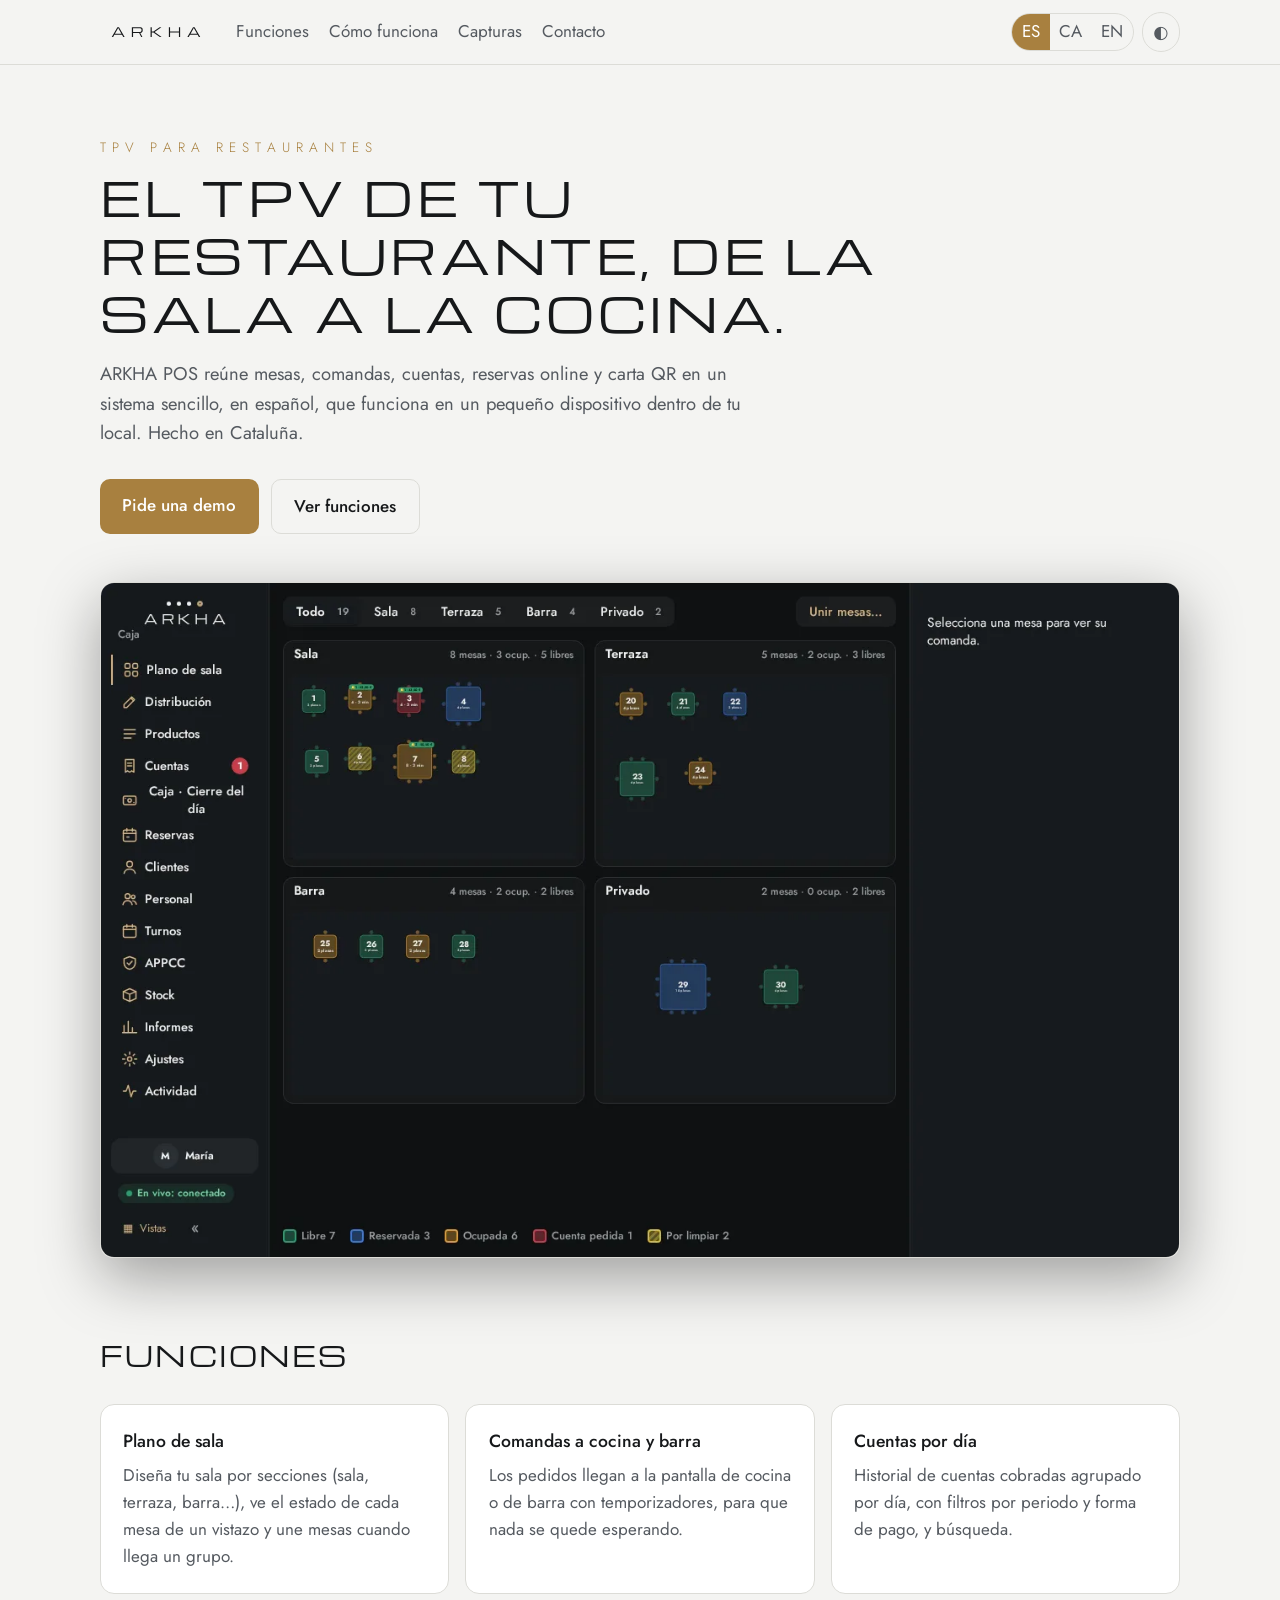
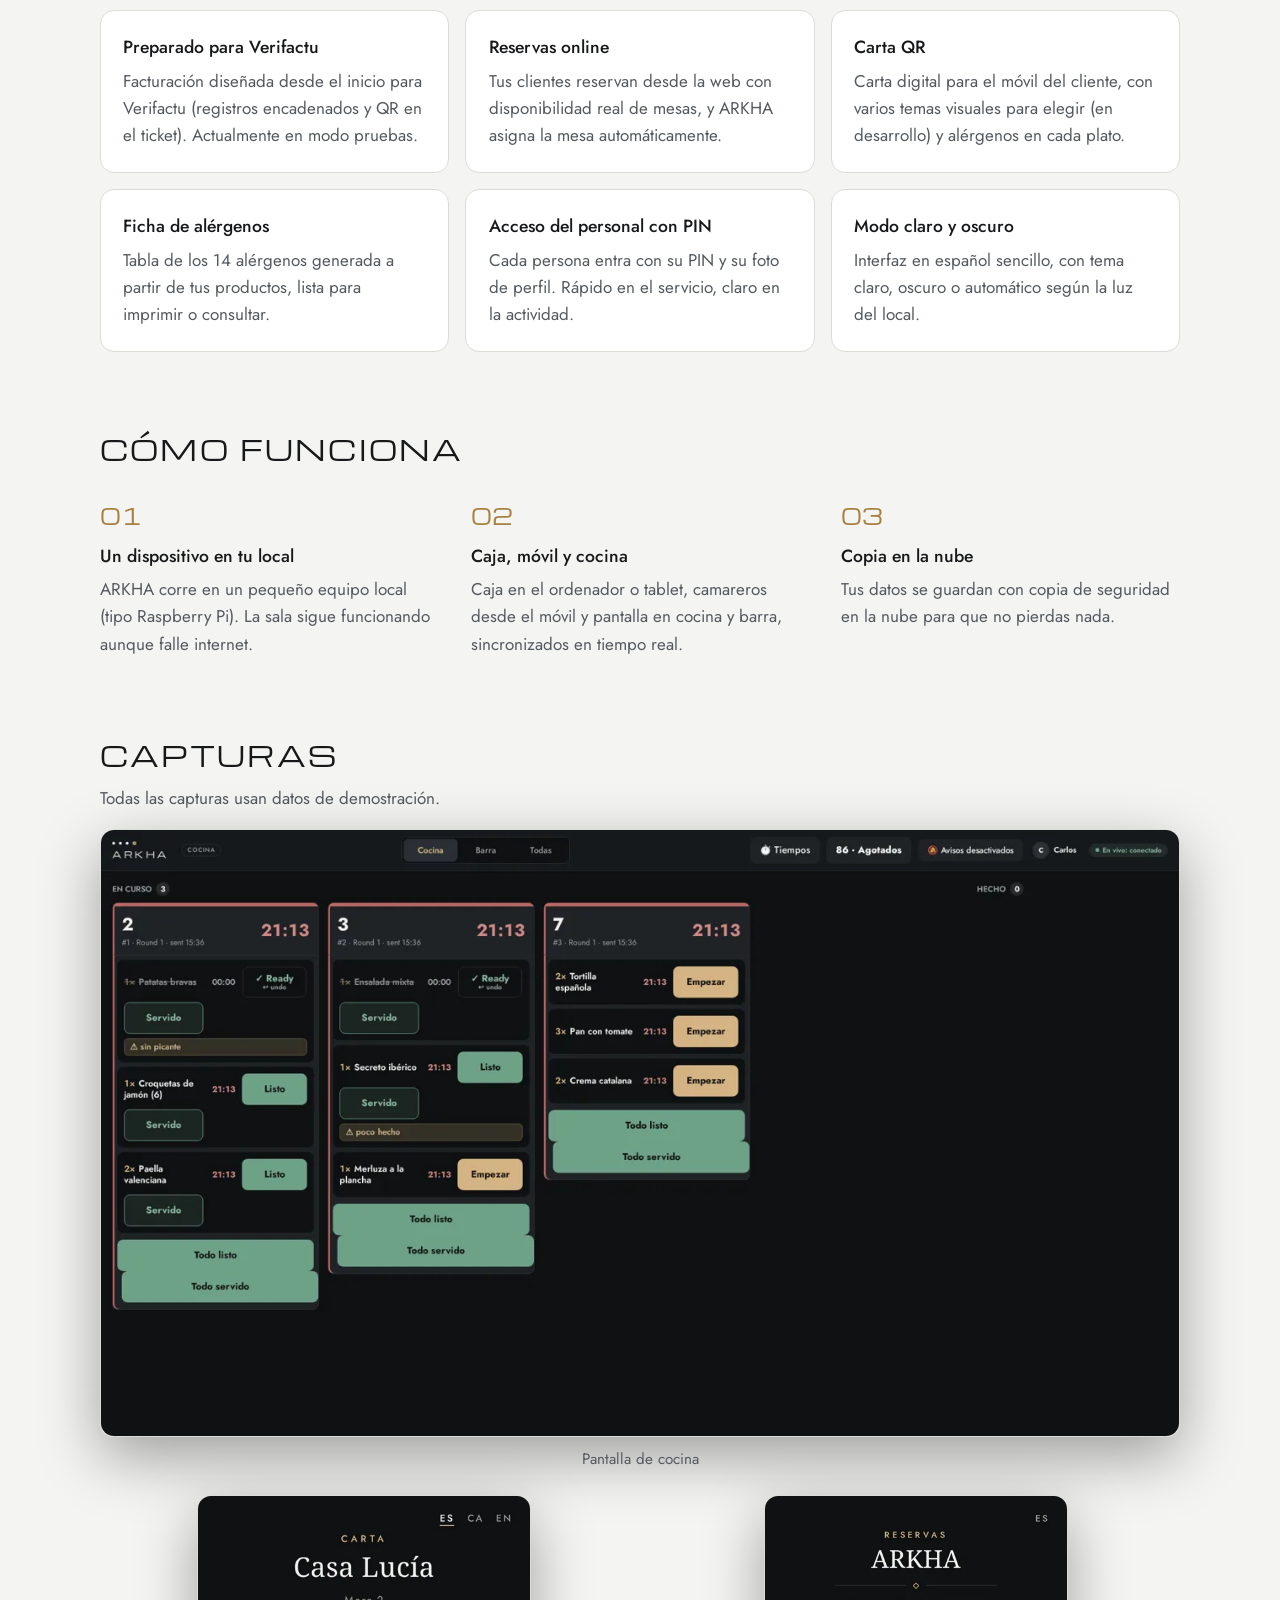
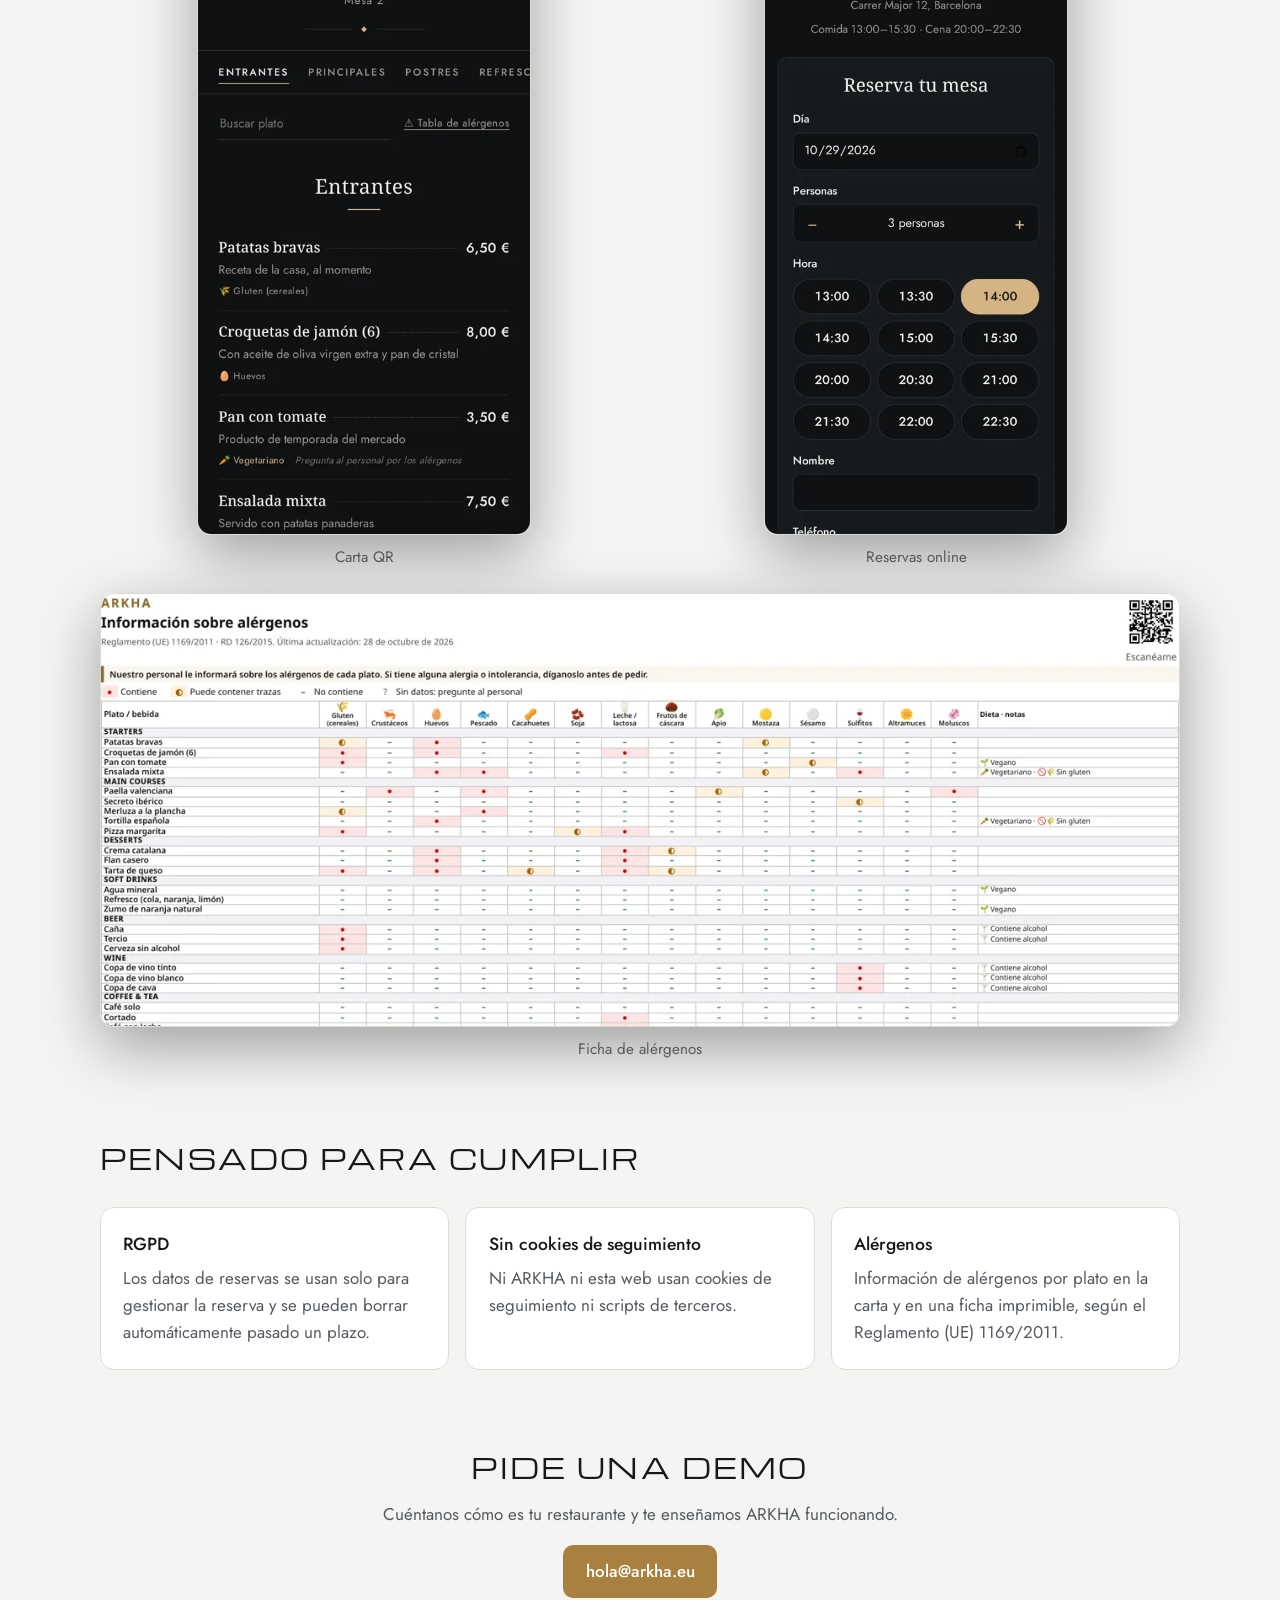
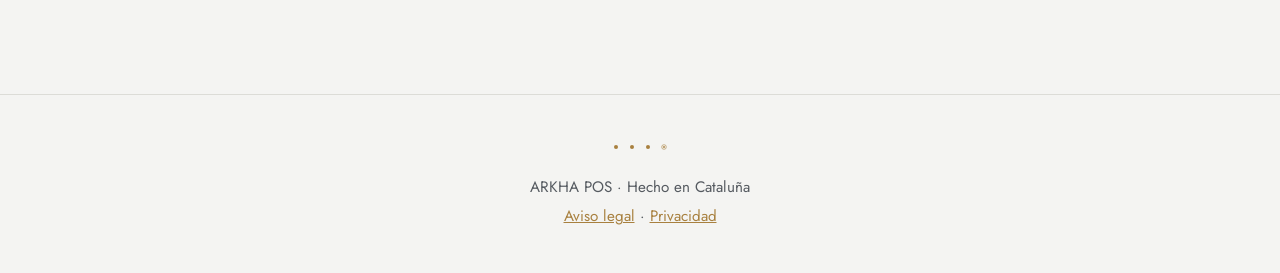
==== index.html @ 2f6635f4 "ARKHA POS promo site (ES/CA/EN, static, no tracking)" ====
<!doctype html>
<html lang="es">
<head>
<meta charset="utf-8">
<meta name="viewport" content="width=device-width,initial-scale=1">
<title>ARKHA POS · TPV para restaurantes</title>
<meta name="description" content="ARKHA POS: TPV para restaurantes hecho en Cataluña. Plano de sala, comandas a cocina y barra, reservas online, carta QR y facturación preparada para Verifactu.">
<meta name="color-scheme" content="dark light">
<meta name="theme-color" content="#0F1113">
<link rel="canonical" href="https://arkha.eu/">
<meta property="og:type" content="website"><meta property="og:url" content="https://arkha.eu/">
<meta property="og:title" content="ARKHA POS · TPV para restaurantes"><meta property="og:description" content="TPV para restaurantes hecho en Cataluña. Sala, cocina, reservas y carta QR en un solo sistema.">
<meta property="og:image" content="https://arkha.eu/assets/img/og.png"><meta name="twitter:card" content="summary_large_image">
<link rel="icon" href="favicon.ico" sizes="any"><link rel="icon" href="favicon.svg" type="image/svg+xml">
<link rel="apple-touch-icon" href="apple-touch-icon.png"><link rel="manifest" href="site.webmanifest">
<link rel="preload" href="assets/fonts/Jost-VariableFont_wght.woff" as="font" type="font/woff" crossorigin>
<link rel="stylesheet" href="assets/style.css">
</head>
<body>
<a class="skip" href="#main" data-i="skip">Saltar al contenido</a>
<header class="top">
 <div class="wrap nav">
  <a href="#" class="brand" aria-label="ARKHA POS"><span class="wm" role="img" aria-label="ARKHA"></span></a>
  <nav aria-label="Principal"><ul>
   <li><a href="#funciones" data-i="n1">Funciones</a></li>
   <li><a href="#como" data-i="n2">Cómo funciona</a></li>
   <li><a href="#capturas" data-i="n3">Capturas</a></li>
   <li><a href="#contacto" data-i="n4">Contacto</a></li></ul></nav>
  <div class="tools">
   <div class="lang" role="group" aria-label="Idioma / Language">
    <button data-lang="es" aria-pressed="true">ES</button><button data-lang="ca" aria-pressed="false">CA</button><button data-lang="en" aria-pressed="false">EN</button>
   </div>
   <button id="theme" class="icon" aria-label="Cambiar tema claro/oscuro" data-ia="theme">◐</button>
  </div>
 </div>
</header>
<main id="main">
<section class="hero wrap">
 <p class="eyebrow" data-i="eyebrow">TPV para restaurantes</p>
 <h1 data-i="h1">El TPV de tu restaurante, de la sala a la cocina.</h1>
 <p class="lead" data-i="lead">ARKHA POS reúne mesas, comandas, cuentas, reservas online y carta QR en un sistema sencillo, en español, que funciona en un pequeño dispositivo dentro de tu local. Hecho en Cataluña.</p>
 <p class="ctas"><a class="btn" href="#contacto" data-i="cta">Pide una demo</a> <a class="btn ghost" href="#funciones" data-i="cta2">Ver funciones</a></p>
 <figure class="hero-shot"><img src="assets/img/floor.webp" width="1280" height="800" alt="Plano de sala de ARKHA POS con secciones Sala, Terraza, Barra y Privado (datos de demostración)" data-ia="altFloor" fetchpriority="high"></figure>
</section>

<section id="funciones" class="wrap sec">
 <h2 data-i="fH">Funciones</h2>
 <ul class="grid">
  <li><h3 data-i="f1t">Plano de sala</h3><p data-i="f1">Diseña tu sala por secciones (sala, terraza, barra…), ve el estado de cada mesa de un vistazo y une mesas cuando llega un grupo.</p></li>
  <li><h3 data-i="f2t">Comandas a cocina y barra</h3><p data-i="f2">Los pedidos llegan a la pantalla de cocina o de barra con temporizadores, para que nada se quede esperando.</p></li>
  <li><h3 data-i="f3t">Cuentas por día</h3><p data-i="f3">Historial de cuentas cobradas agrupado por día, con filtros por periodo y forma de pago, y búsqueda.</p></li>
  <li><h3 data-i="f4t">Preparado para Verifactu</h3><p data-i="f4">Facturación diseñada desde el inicio para Verifactu (registros encadenados y QR en el ticket). Actualmente en modo pruebas.</p></li>
  <li><h3 data-i="f5t">Reservas online</h3><p data-i="f5">Tus clientes reservan desde la web con disponibilidad real de mesas, y ARKHA asigna la mesa automáticamente.</p></li>
  <li><h3 data-i="f6t">Carta QR</h3><p data-i="f6">Carta digital para el móvil del cliente, con varios temas visuales para elegir (en desarrollo) y alérgenos en cada plato.</p></li>
  <li><h3 data-i="f7t">Ficha de alérgenos</h3><p data-i="f7">Tabla de los 14 alérgenos generada a partir de tus productos, lista para imprimir o consultar.</p></li>
  <li><h3 data-i="f8t">Acceso del personal con PIN</h3><p data-i="f8">Cada persona entra con su PIN y su foto de perfil. Rápido en el servicio, claro en la actividad.</p></li>
  <li><h3 data-i="f9t">Modo claro y oscuro</h3><p data-i="f9">Interfaz en español sencillo, con tema claro, oscuro o automático según la luz del local.</p></li>
 </ul>
</section>

<section id="como" class="wrap sec">
 <h2 data-i="hH">Cómo funciona</h2>
 <ol class="steps">
  <li><span>01</span><h3 data-i="s1t">Un dispositivo en tu local</h3><p data-i="s1">ARKHA corre en un pequeño equipo local (tipo Raspberry Pi). La sala sigue funcionando aunque falle internet.</p></li>
  <li><span>02</span><h3 data-i="s2t">Caja, móvil y cocina</h3><p data-i="s2">Caja en el ordenador o tablet, camareros desde el móvil y pantalla en cocina y barra, sincronizados en tiempo real.</p></li>
  <li><span>03</span><h3 data-i="s3t">Copia en la nube</h3><p data-i="s3">Tus datos se guardan con copia de seguridad en la nube para que no pierdas nada.</p></li>
 </ol>
</section>

<section id="capturas" class="wrap sec">
 <h2 data-i="cH">Capturas</h2>
 <p class="note" data-i="cN">Todas las capturas usan datos de demostración.</p>
 <div class="shots">
  <figure class="wide"><img src="assets/img/kitchen.webp" width="1280" height="720" loading="lazy" alt="Pantalla de cocina con comandas y temporizadores" data-ia="altKitchen"><figcaption data-i="capK">Pantalla de cocina</figcaption></figure>
  <figure><img src="assets/img/menu.webp" width="480" height="923" loading="lazy" alt="Carta QR en el móvil con alérgenos" data-ia="altMenu"><figcaption data-i="capM">Carta QR</figcaption></figure>
  <figure><img src="assets/img/booking.webp" width="480" height="1015" loading="lazy" alt="Formulario de reserva online con horas disponibles" data-ia="altBook"><figcaption data-i="capB">Reservas online</figcaption></figure>
  <figure class="wide"><img src="assets/img/allergens.webp" width="1280" height="513" loading="lazy" alt="Ficha de alérgenos imprimible" data-ia="altAll"><figcaption data-i="capA">Ficha de alérgenos</figcaption></figure>
 </div>
</section>

<section id="cumplimiento" class="wrap sec">
 <h2 data-i="rH">Pensado para cumplir</h2>
 <ul class="grid three">
  <li><h3 data-i="r1t">RGPD</h3><p data-i="r1">Los datos de reservas se usan solo para gestionar la reserva y se pueden borrar automáticamente pasado un plazo.</p></li>
  <li><h3 data-i="r2t">Sin cookies de seguimiento</h3><p data-i="r2">Ni ARKHA ni esta web usan cookies de seguimiento ni scripts de terceros.</p></li>
  <li><h3 data-i="r3t">Alérgenos</h3><p data-i="r3">Información de alérgenos por plato en la carta y en una ficha imprimible, según el Reglamento (UE) 1169/2011.</p></li>
 </ul>
</section>

<section id="contacto" class="wrap sec contact">
 <h2 data-i="kH">Pide una demo</h2>
 <p data-i="k1">Cuéntanos cómo es tu restaurante y te enseñamos ARKHA funcionando.</p>
 <!-- TODO: confirmar dirección de correo (aún no configurada) -->
 <p><a class="btn" href="mailto:hola@arkha.eu?subject=Demo%20ARKHA%20POS">hola@arkha.eu</a></p>
</section>
</main>
<footer class="foot">
 <div class="wrap">
  <span class="mark" aria-hidden="true"></span>
  <p data-i="ft">ARKHA POS · Hecho en Cataluña</p>
  <p><a href="aviso-legal.html" data-i="legal">Aviso legal</a> · <a href="privacidad.html" data-i="priv">Privacidad</a></p>
 </div>
</footer>
<script src="assets/i18n.js" defer></script>
</body>
</html>
---- assets/style.css ----
@font-face{font-family:Jost;src:url(fonts/Jost-VariableFont_wght.woff) format("woff");font-weight:300 600;font-display:swap}
@font-face{font-family:Michroma;src:url(fonts/Michroma-Regular.woff) format("woff");font-display:swap}
:root{--bg:#0F1113;--bg2:#171A1D;--line:#262a2f;--tx:#F2F1EE;--mut:#a9adb2;--ac:#D4B483;--on-ac:#0F1113;color-scheme:dark}
:root[data-theme=light]{--bg:#F4F4F2;--bg2:#fff;--line:#dcdcd7;--tx:#16181a;--mut:#555a60;--ac:#A8803F;--on-ac:#fff;color-scheme:light}
@media (prefers-color-scheme:light){:root:not([data-theme=dark]){--bg:#F4F4F2;--bg2:#fff;--line:#dcdcd7;--tx:#16181a;--mut:#555a60;--ac:#A8803F;--on-ac:#fff;color-scheme:light}}
*{box-sizing:border-box}html{scroll-behavior:smooth}@media (prefers-reduced-motion:reduce){html{scroll-behavior:auto}}
body{margin:0;background:var(--bg);color:var(--tx);font:400 1.0625rem/1.6 Jost,system-ui,sans-serif}
img{max-width:100%;height:auto;display:block}a{color:var(--ac)}
.wrap{max-width:1120px;margin:0 auto;padding:0 1.25rem}
.skip{position:absolute;left:-999px}.skip:focus{left:1rem;top:1rem;background:var(--ac);color:var(--on-ac);padding:.5rem 1rem;z-index:9}
:focus-visible{outline:2px solid var(--ac);outline-offset:3px}
.top{position:sticky;top:0;z-index:5;background:color-mix(in srgb,var(--bg) 88%,transparent);backdrop-filter:blur(8px);border-bottom:1px solid var(--line)}
.nav{display:flex;align-items:center;gap:1.5rem;height:64px}
.wm{display:block;width:112px;height:28px;background:var(--tx);-webkit-mask:url(img/arkha-wordmark-transparent.svg) center/contain no-repeat;mask:url(img/arkha-wordmark-transparent.svg) center/contain no-repeat}
.mark{display:block;width:80px;height:24px;margin:0 auto 1rem;background:var(--ac);-webkit-mask:url(img/arkha-mark-transparent.svg) center/contain no-repeat;mask:url(img/arkha-mark-transparent.svg) center/contain no-repeat}
nav ul{display:flex;gap:1.25rem;list-style:none;margin:0;padding:0}nav a{color:var(--mut);text-decoration:none}nav a:hover{color:var(--tx)}
.tools{margin-left:auto;display:flex;gap:.5rem;align-items:center}
.lang{display:flex;border:1px solid var(--line);border-radius:999px;overflow:hidden}
button{font:inherit;color:var(--mut);background:none;border:0;cursor:pointer;padding:.3rem .6rem;min-height:36px}
.lang [aria-pressed=true]{color:var(--on-ac);background:var(--ac)}
.icon{border:1px solid var(--line);border-radius:999px;width:38px;font-size:1.1rem}
h1,h2{font-family:Michroma,Jost,sans-serif;font-weight:400;text-transform:uppercase;letter-spacing:.08em;line-height:1.25}
h1{font-size:clamp(1.6rem,4.2vw,2.9rem);max-width:20ch;margin:.5rem 0 1rem}
h2{font-size:clamp(1.2rem,2.6vw,1.7rem);margin:0 0 2rem}
h3{font-weight:500;font-size:1.1rem;margin:0 0 .4rem}
.eyebrow{font-weight:300;text-transform:uppercase;letter-spacing:.45em;color:var(--ac);margin:0;font-size:.85rem}
.hero{padding-top:4.5rem}.lead{color:var(--mut);max-width:60ch;font-size:1.15rem}
.ctas{display:flex;gap:.75rem;flex-wrap:wrap;margin:2rem 0 3rem}
.btn{display:inline-block;background:var(--ac);color:var(--on-ac);text-decoration:none;padding:.8rem 1.4rem;border-radius:10px;font-weight:500}
.btn.ghost{background:none;color:var(--tx);border:1px solid var(--line)}
figure{margin:0}.hero-shot img,.shots img{border:1px solid var(--line);border-radius:14px;box-shadow:0 20px 60px rgba(0,0,0,.35)}
.sec{padding:5rem 1.25rem 0}
.grid{list-style:none;padding:0;margin:0;display:grid;gap:1rem;grid-template-columns:repeat(auto-fill,minmax(280px,1fr))}
.grid li{background:var(--bg2);border:1px solid var(--line);border-radius:14px;padding:1.4rem}
.grid p,.steps p{color:var(--mut);margin:0}
.steps{list-style:none;padding:0;margin:0;display:grid;gap:2rem;grid-template-columns:repeat(auto-fit,minmax(240px,1fr))}
.steps span{font-family:Michroma,sans-serif;color:var(--ac);font-size:1.4rem;display:block;margin-bottom:.5rem}
.note{color:var(--mut);margin-top:-1.2rem}
.shots{display:grid;gap:1.5rem;grid-template-columns:1fr 1fr}.shots .wide{grid-column:1/-1}
.shots figure:not(.wide) img{max-height:640px;width:auto;margin:0 auto;object-fit:cover;object-position:top}
figcaption{color:var(--mut);text-align:center;margin-top:.6rem;font-size:.95rem}
.contact{text-align:center}.contact h2{margin-bottom:1rem}.contact p{color:var(--mut)}
.foot{margin-top:6rem;border-top:1px solid var(--line);padding:2.5rem 0;text-align:center;color:var(--mut);font-size:.95rem}.foot p{margin:.3rem 0}
.legal{padding-bottom:4rem;max-width:760px}
@media (max-width:820px){nav{display:none}.shots{grid-template-columns:1fr}.hero{padding-top:2.5rem}.sec{padding-top:3.5rem}}
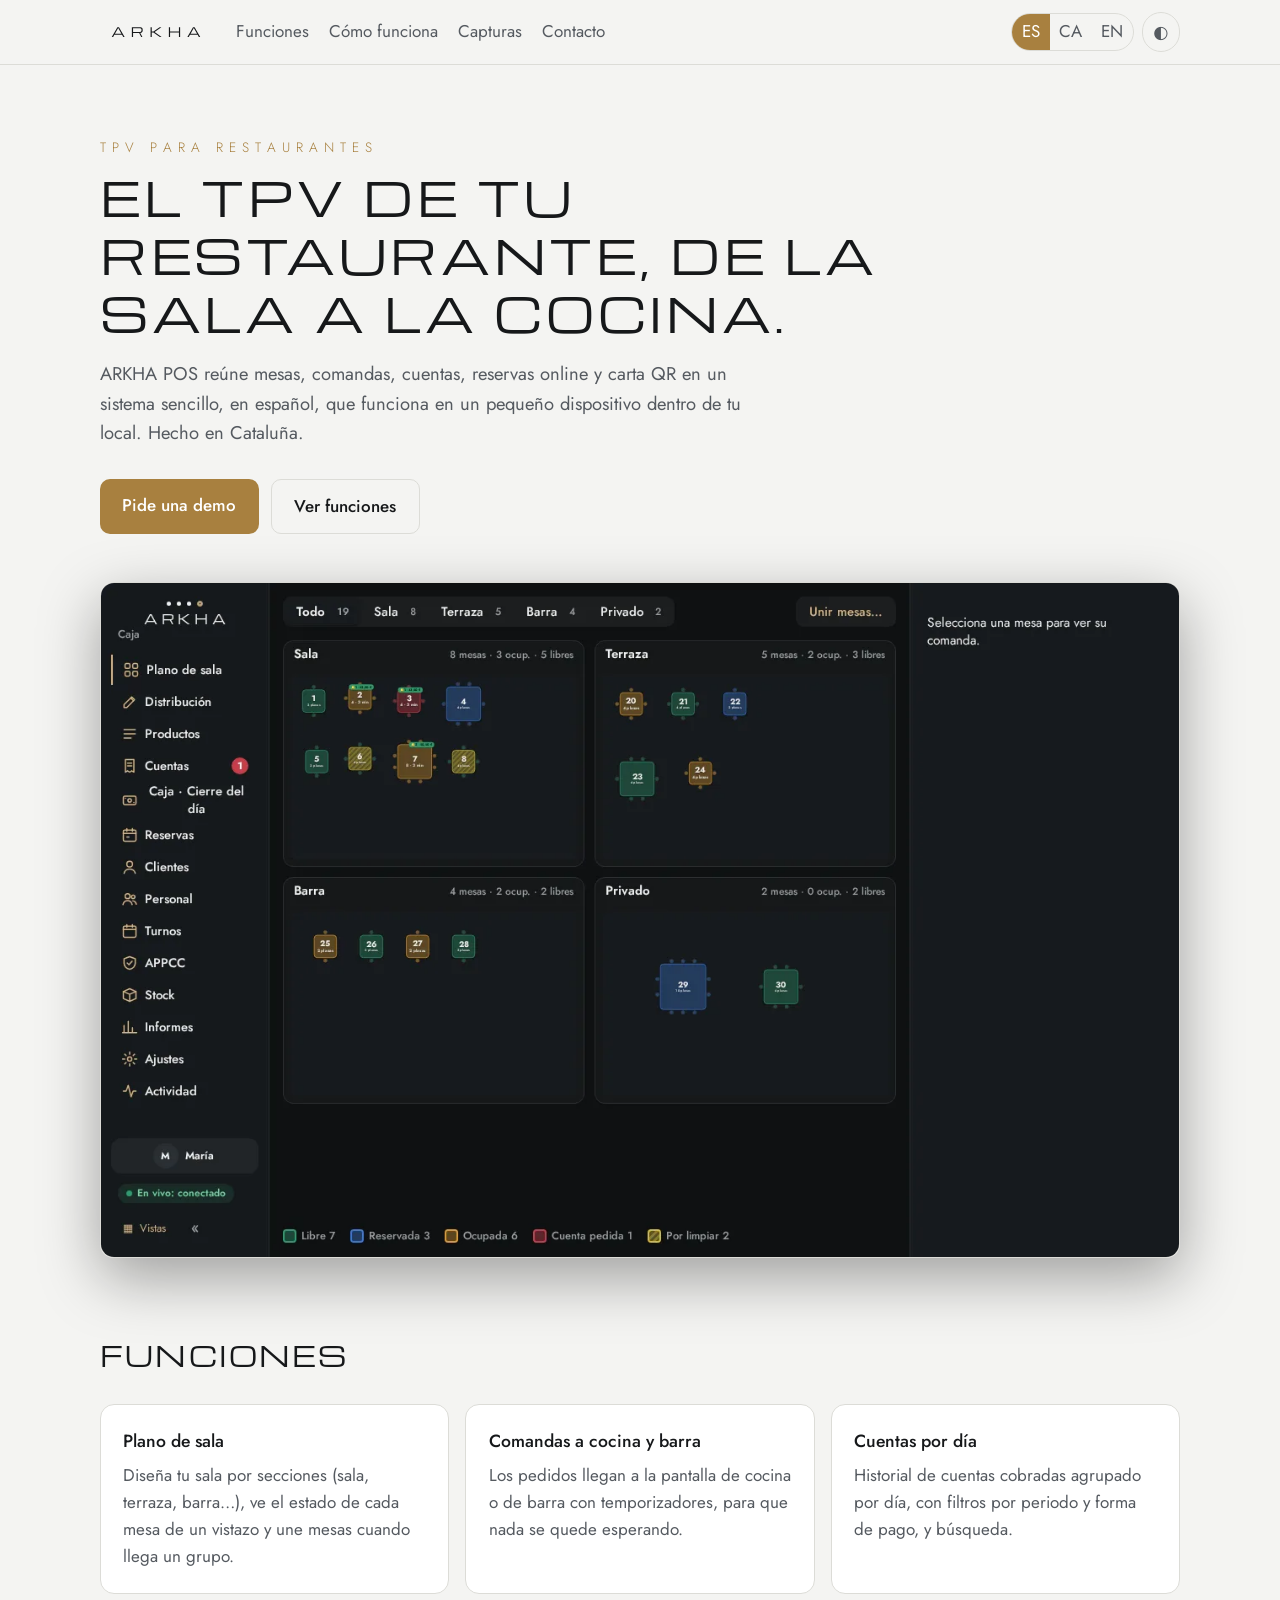
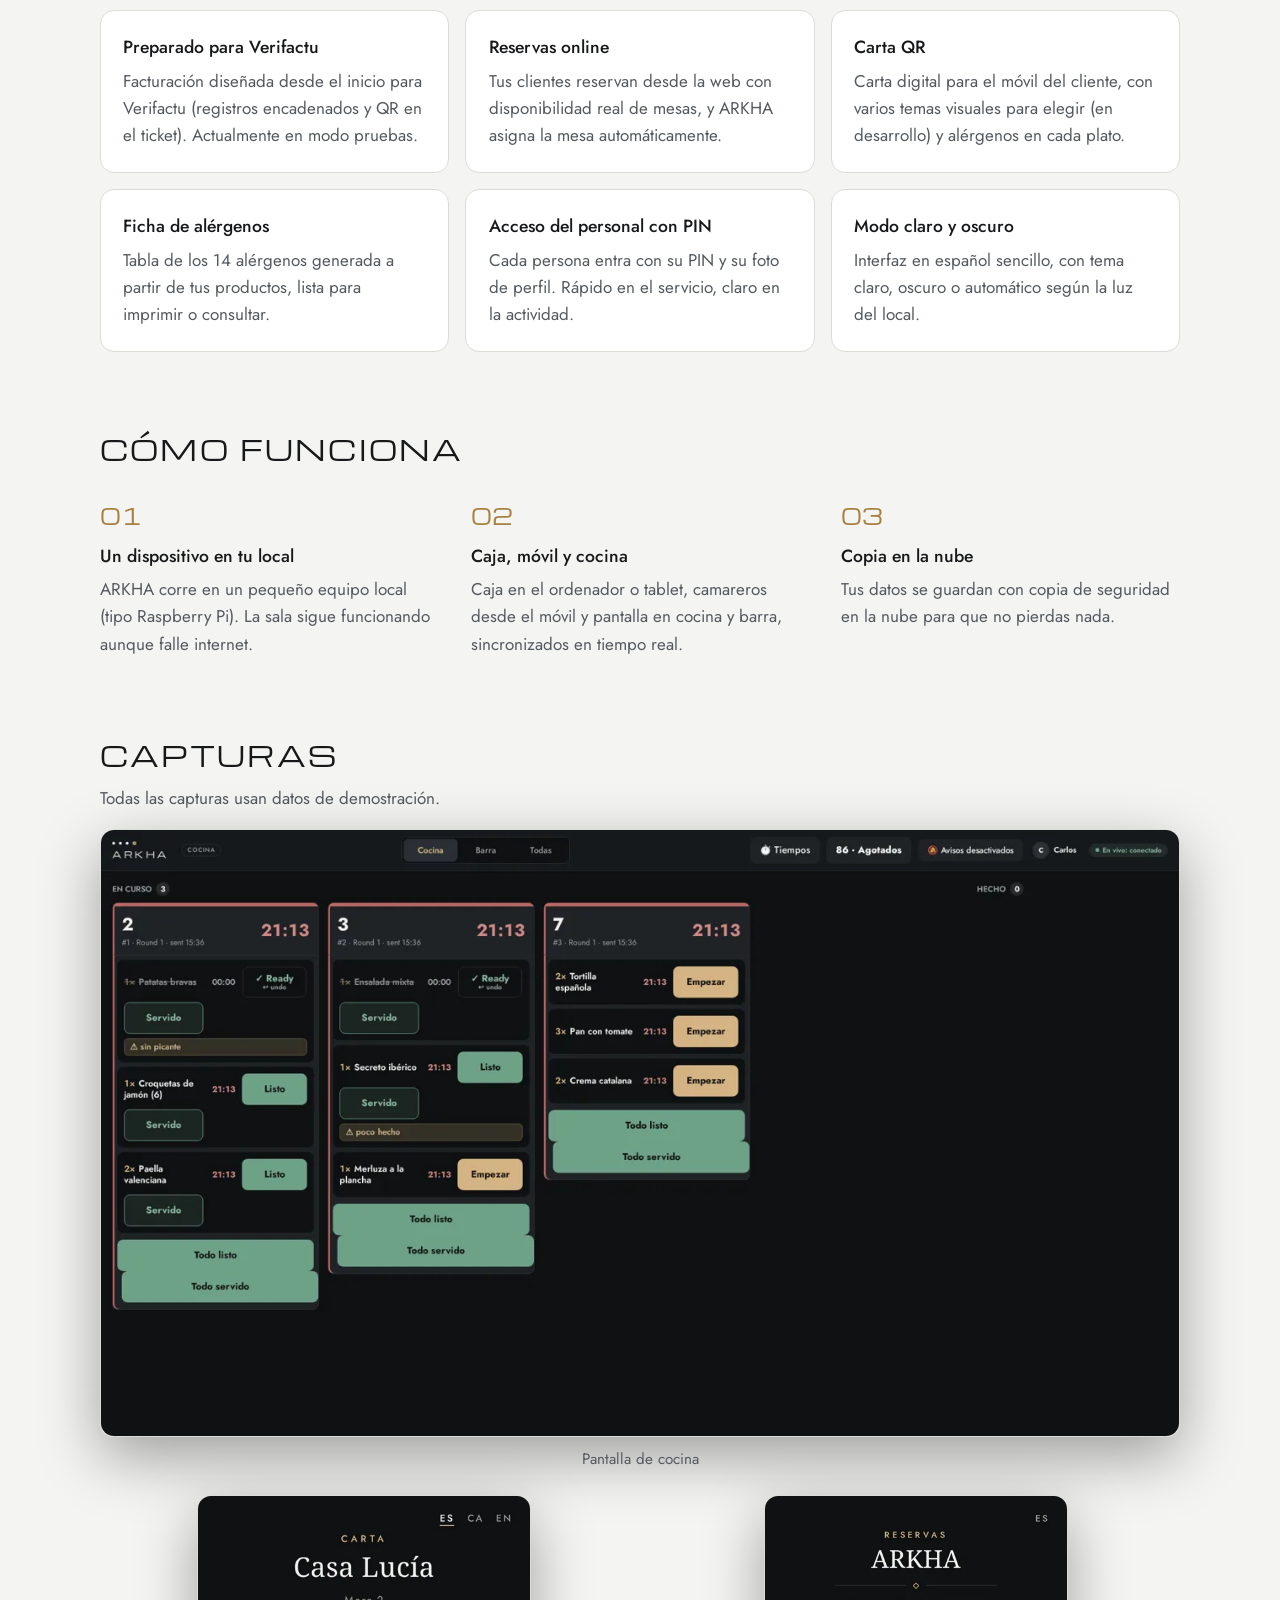
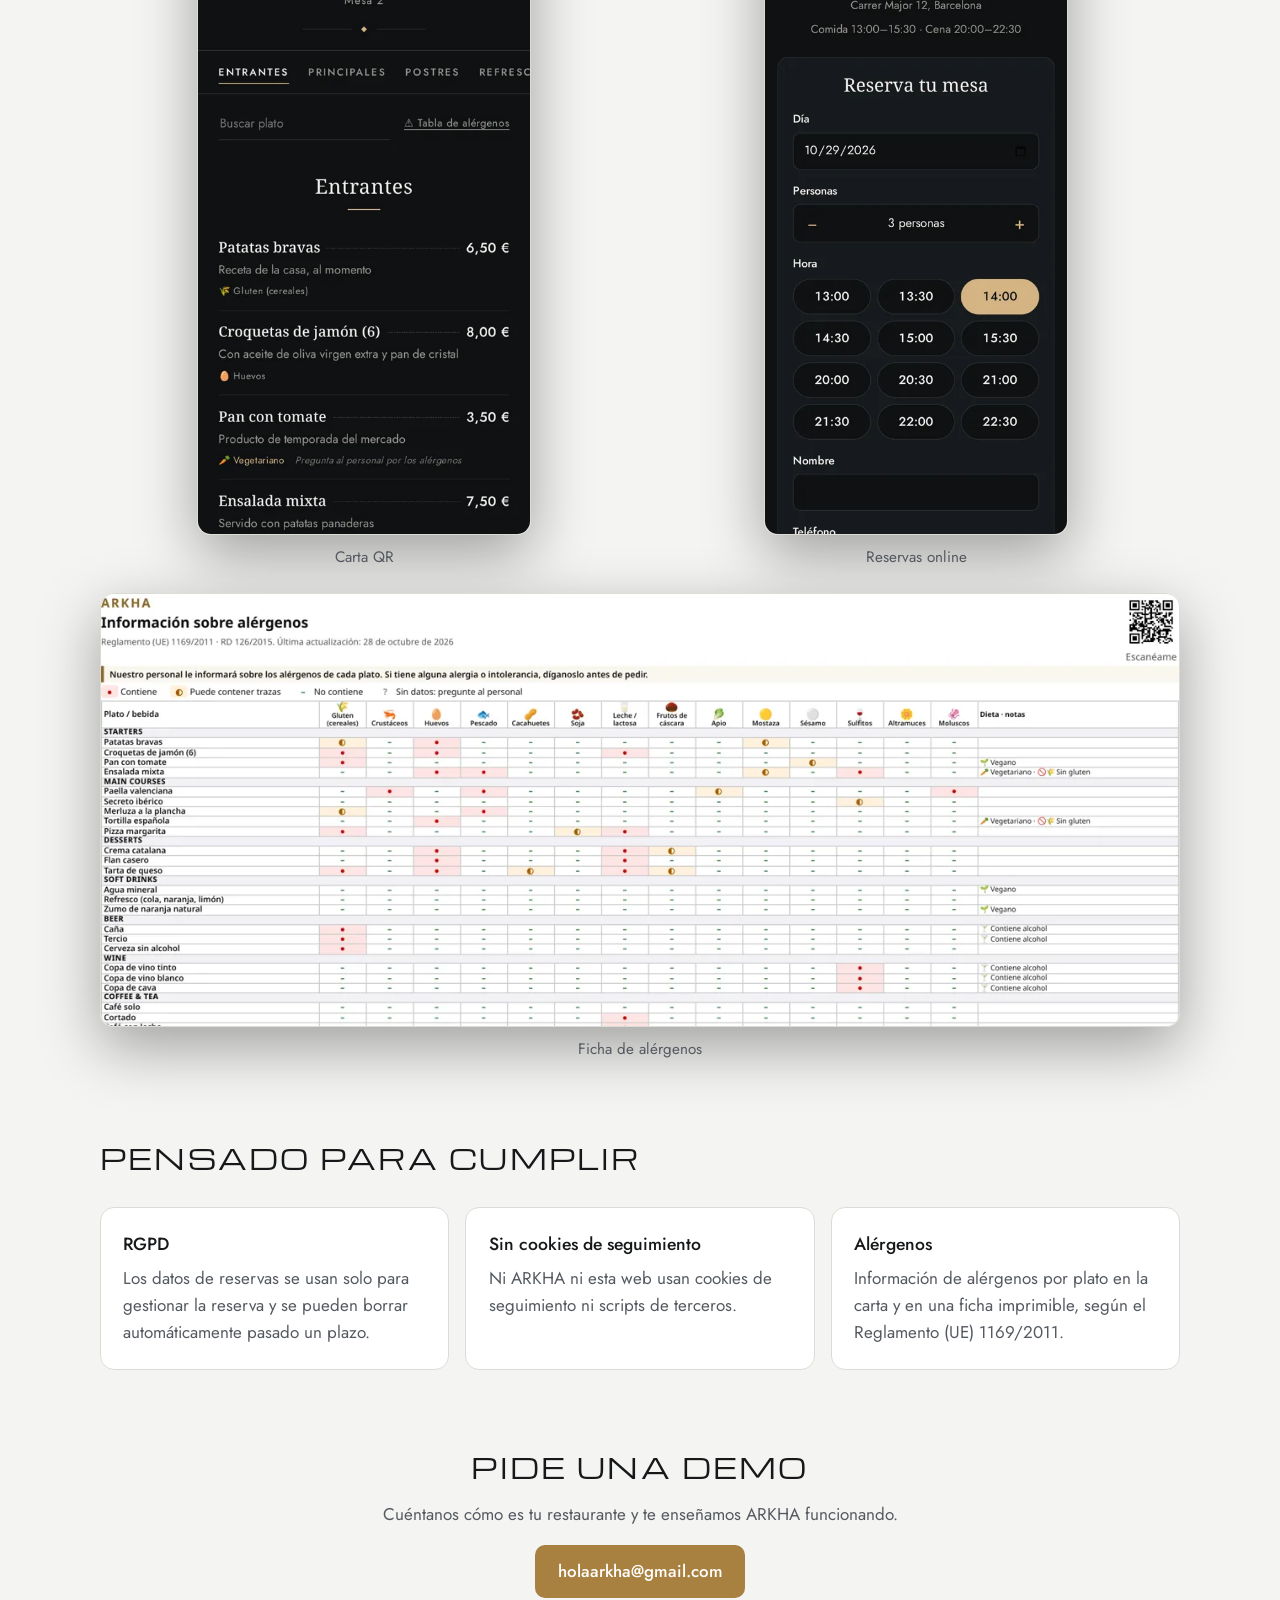
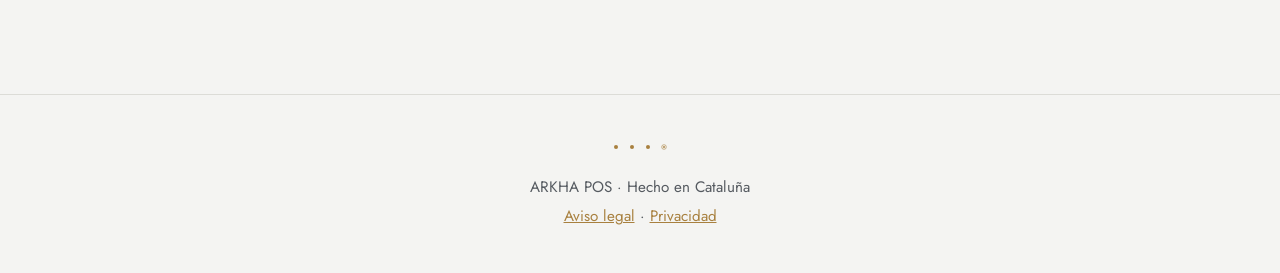
==== commit 8ca15e76: "Contact: holaarkha@gmail.com" ====
--- a/index.html
+++ b/index.html
@@ -91,7 +91,7 @@
  <h2 data-i="kH">Pide una demo</h2>
  <p data-i="k1">Cuéntanos cómo es tu restaurante y te enseñamos ARKHA funcionando.</p>
  <!-- TODO: confirmar dirección de correo (aún no configurada) -->
- <p><a class="btn" href="mailto:hola@arkha.eu?subject=Demo%20ARKHA%20POS">hola@arkha.eu</a></p>
+ <p><a class="btn" href="mailto:holaarkha@gmail.com?subject=Demo%20ARKHA%20POS">holaarkha@gmail.com</a></p>
 </section>
 </main>
 <footer class="foot">
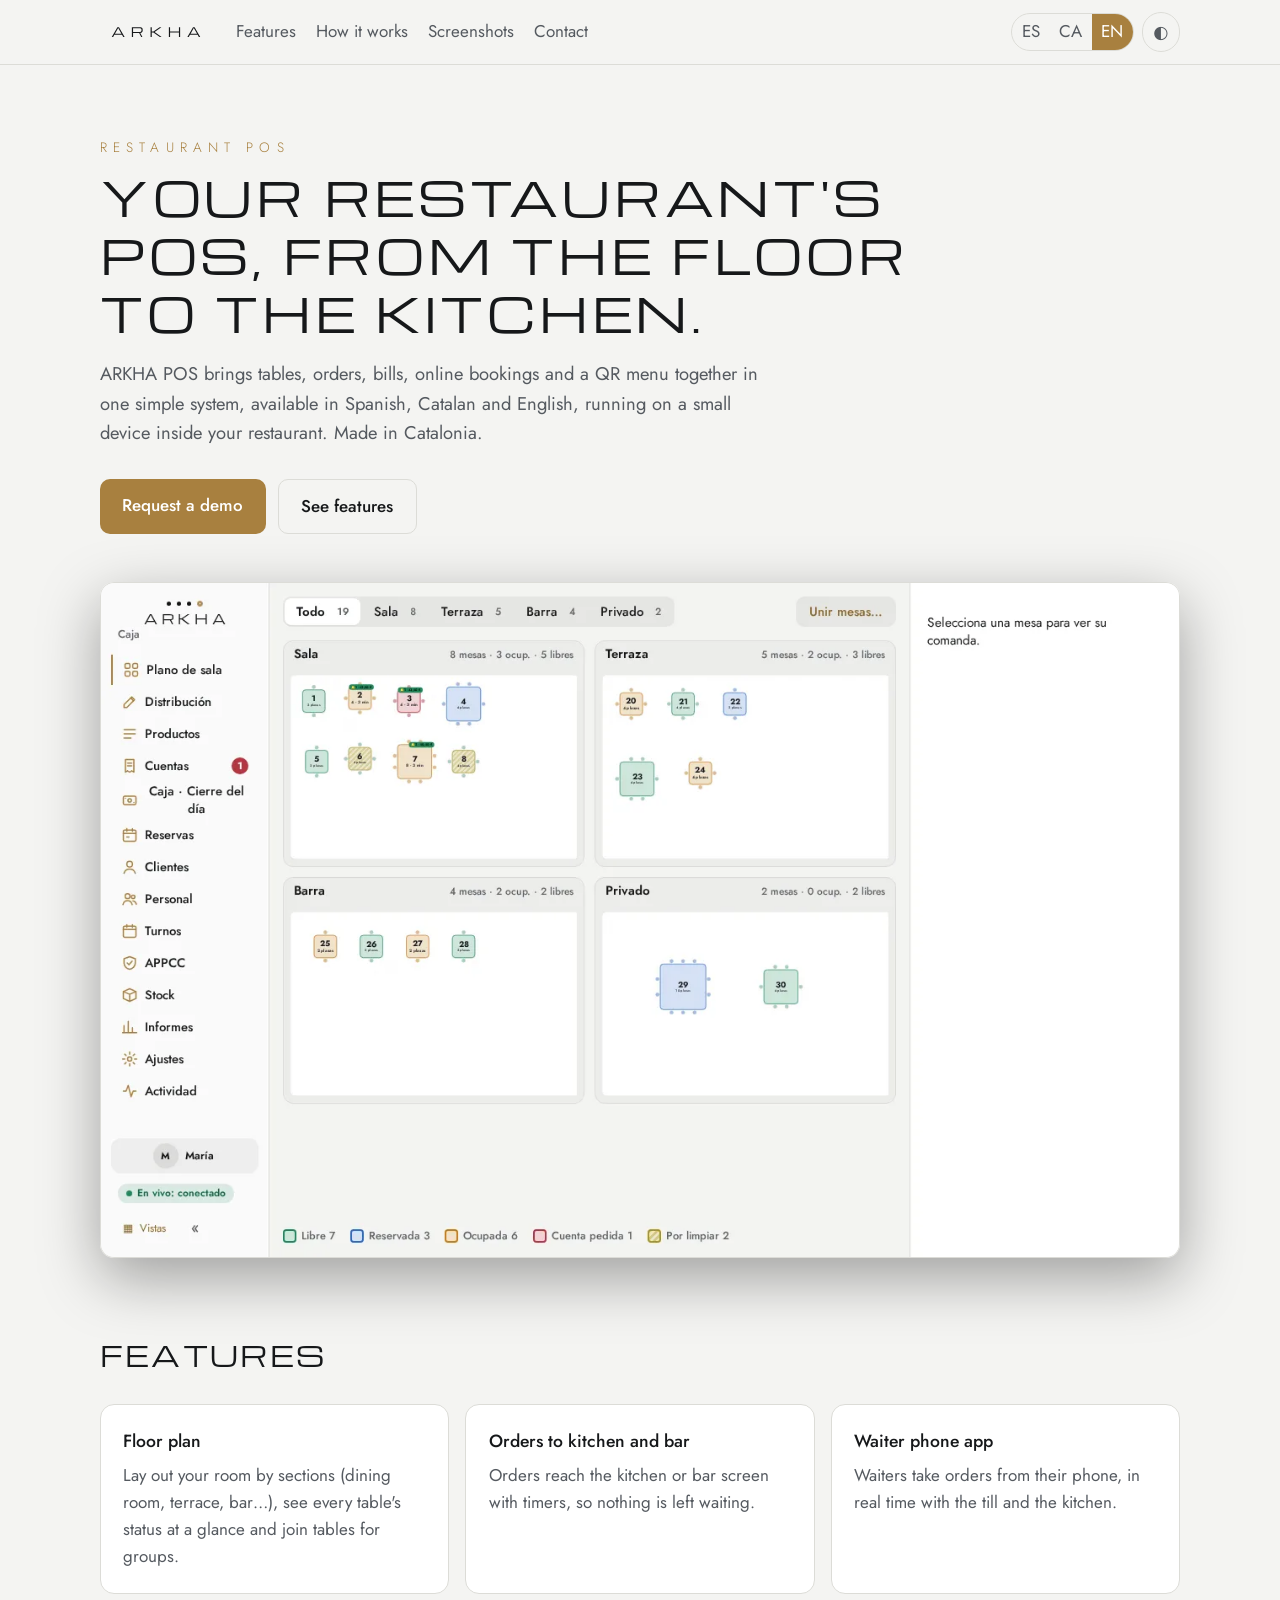
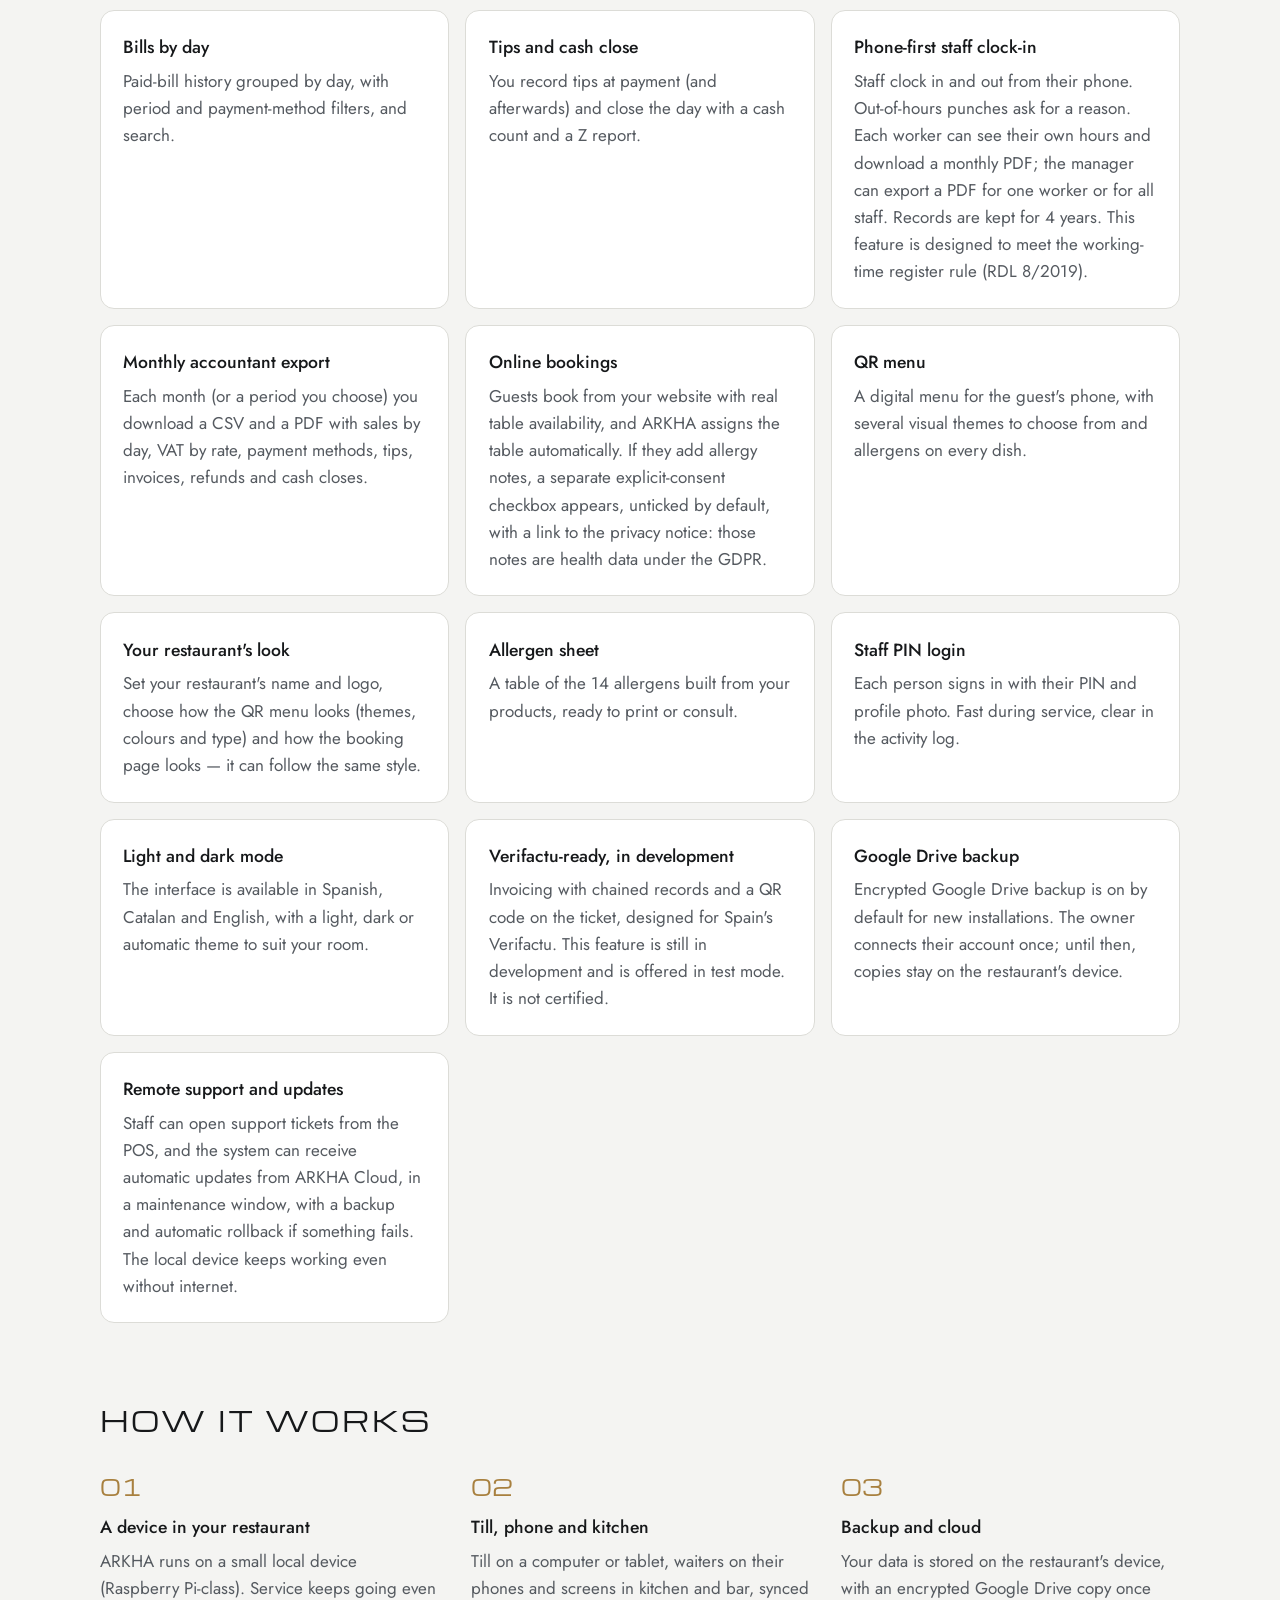
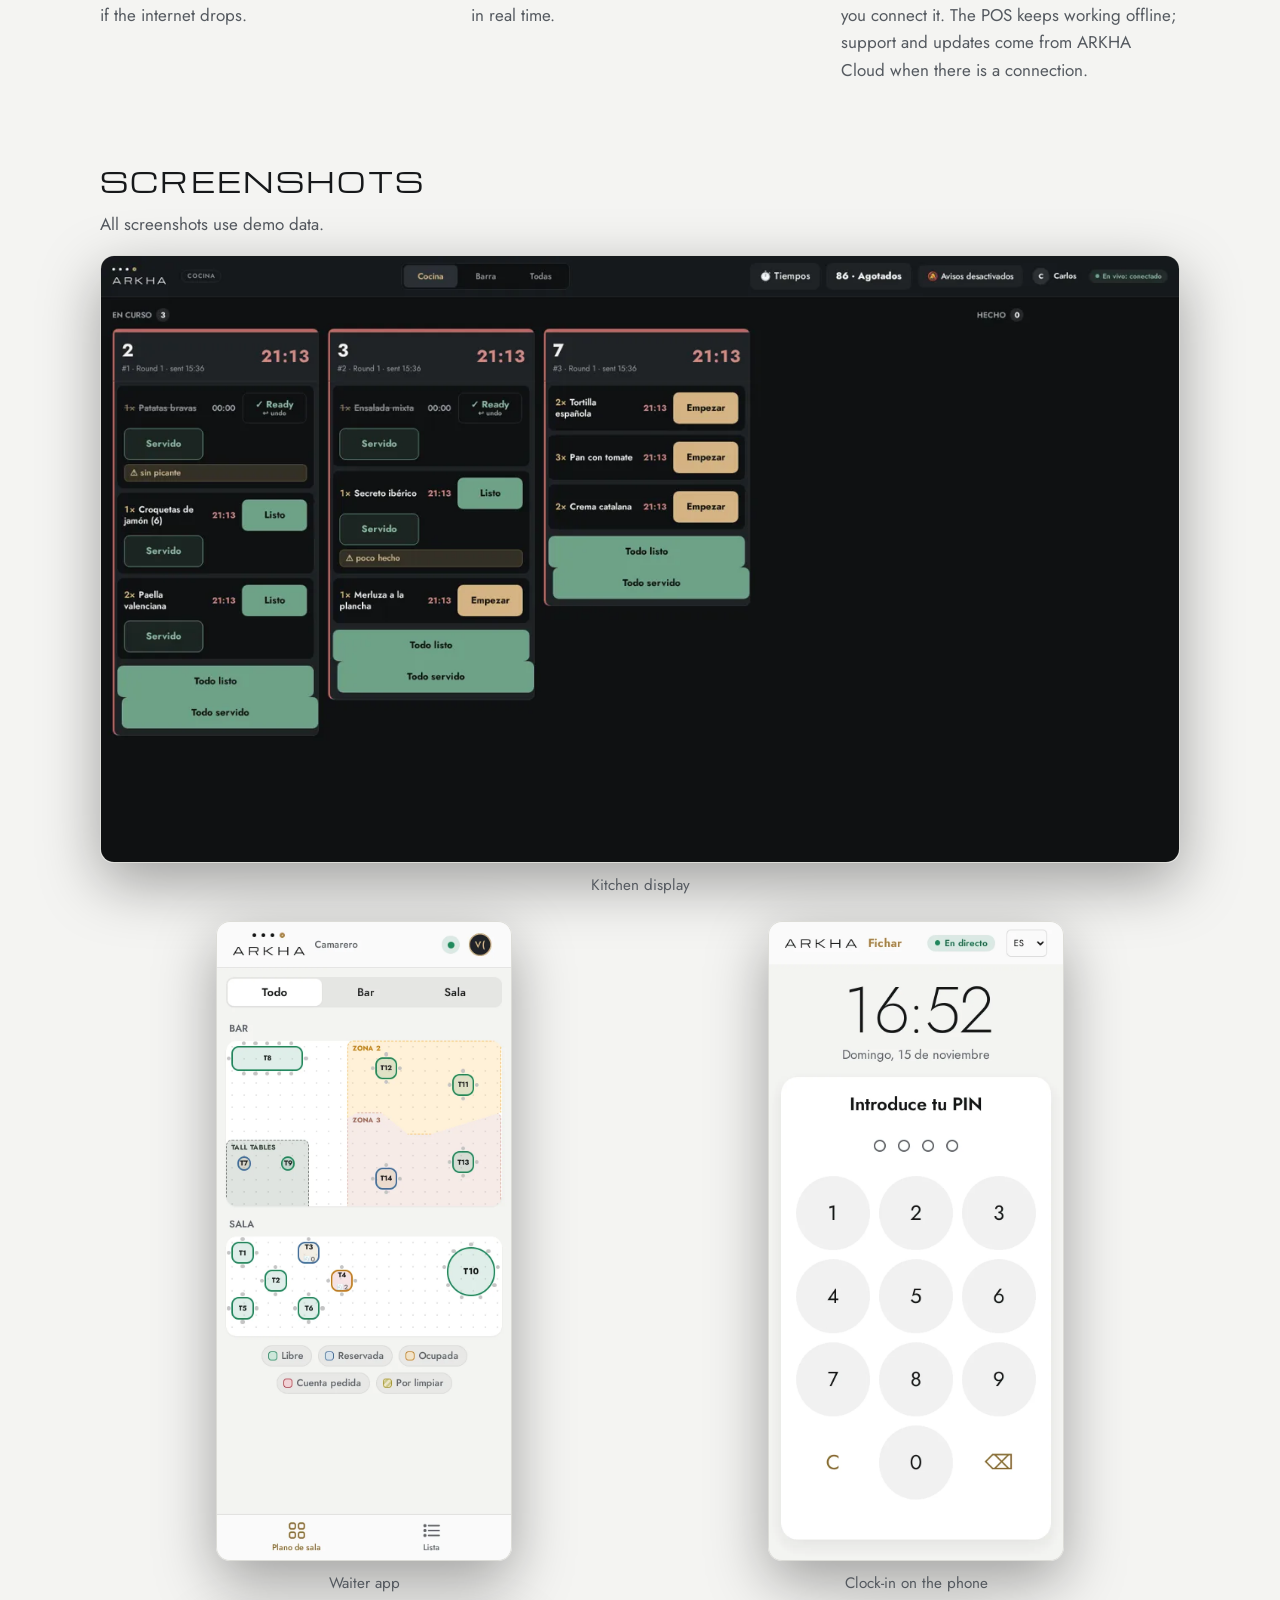
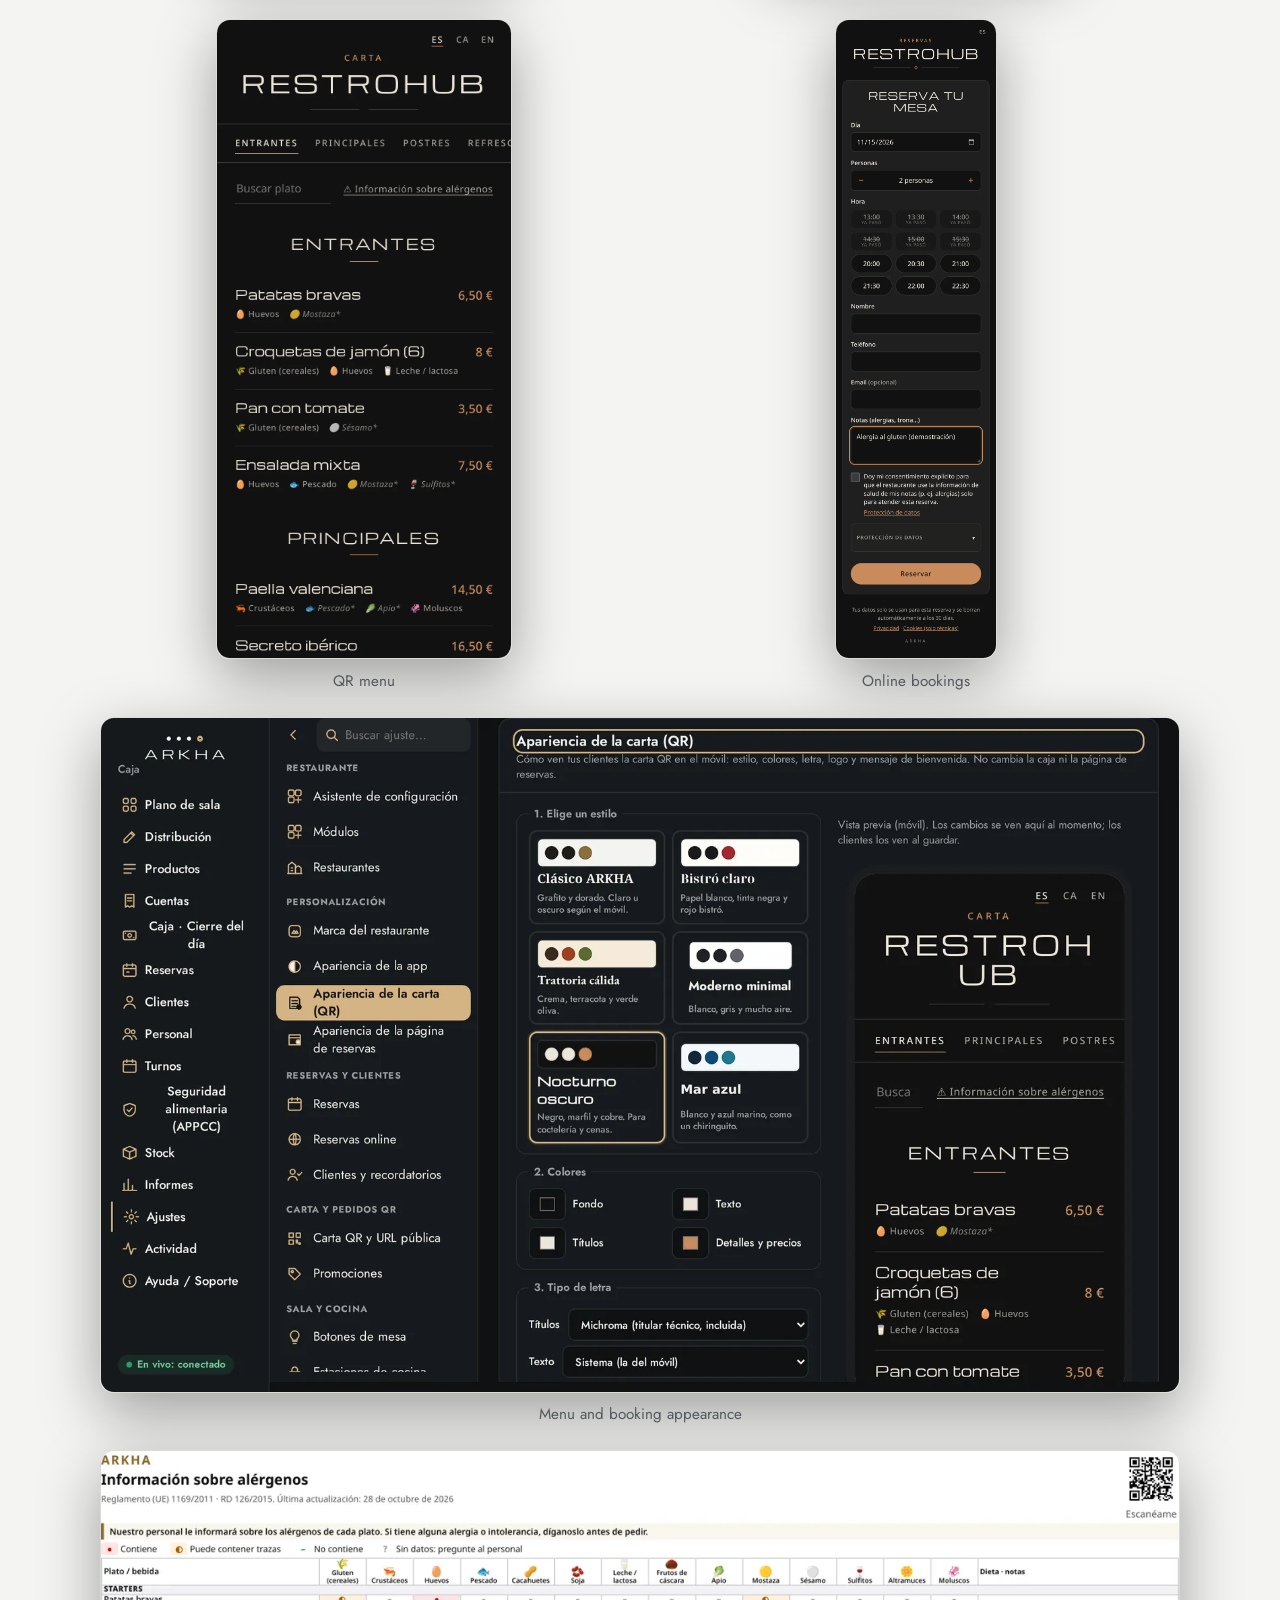
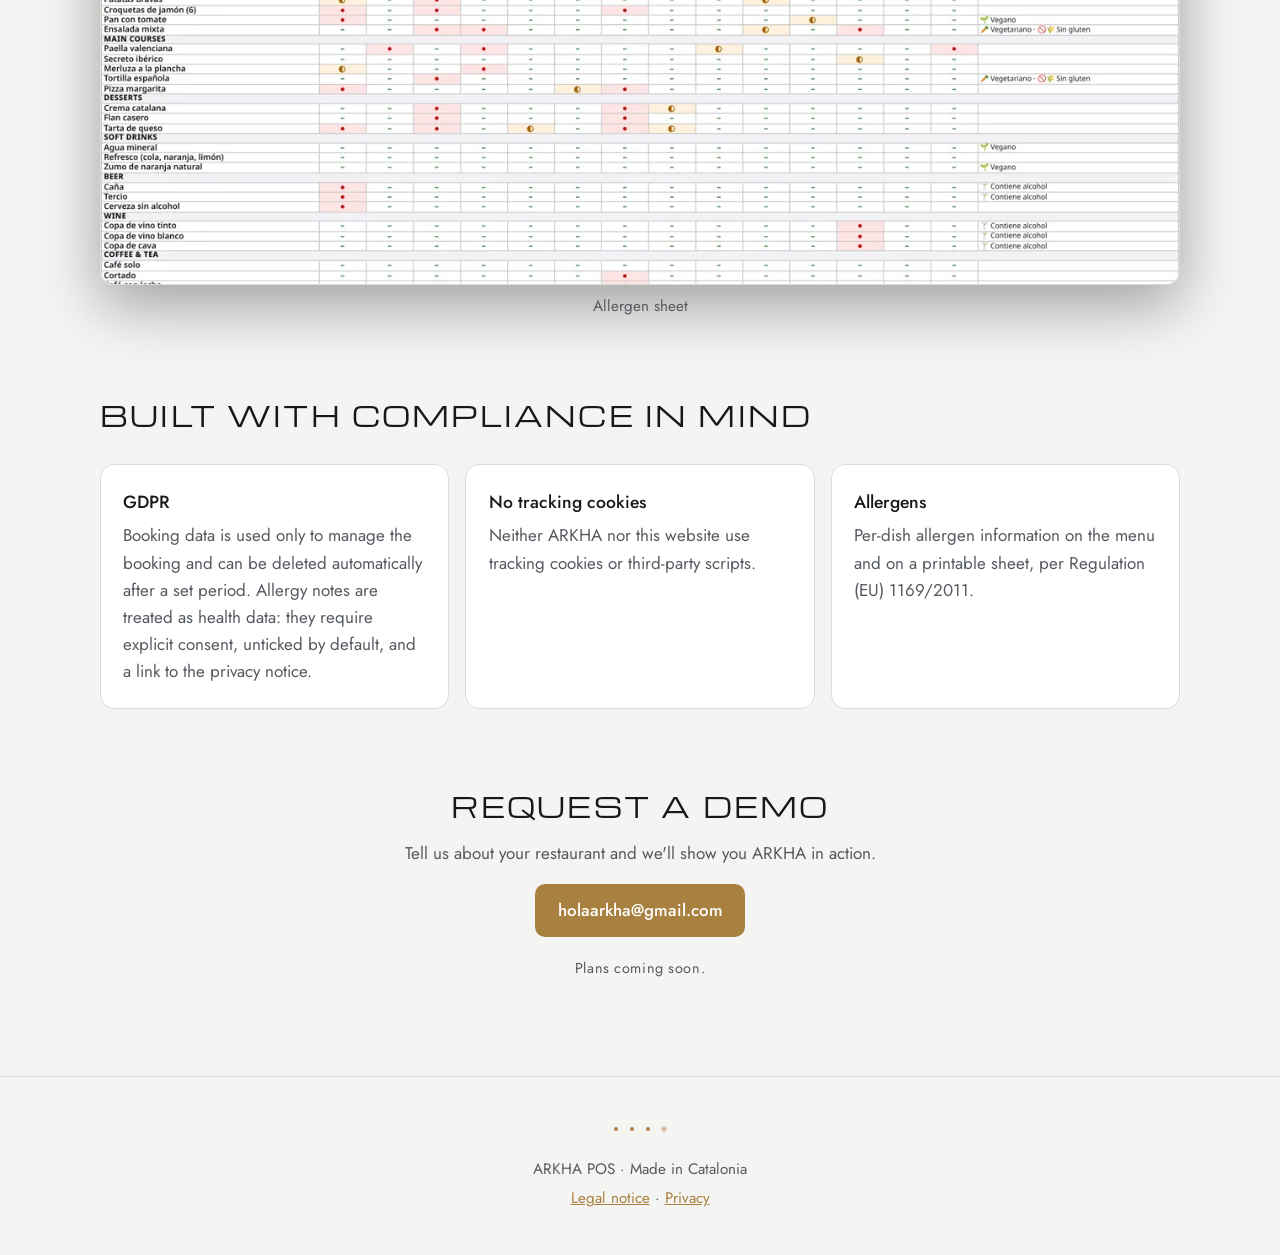
==== commit 732c23da: "feat: update promo site for current ARKHA POS features Reflect POS 3.0.x in ES, CA and EN: multiling" ====
--- a/index.html
+++ b/index.html
@@ -4,12 +4,12 @@
 <meta charset="utf-8">
 <meta name="viewport" content="width=device-width,initial-scale=1">
 <title>ARKHA POS · TPV para restaurantes</title>
-<meta name="description" content="ARKHA POS: TPV para restaurantes hecho en Cataluña. Plano de sala, comandas a cocina y barra, reservas online, carta QR y facturación preparada para Verifactu.">
+<meta name="description" content="ARKHA POS: TPV para restaurantes hecho en Cataluña, en español, catalán e inglés. Plano de sala, comandas, fichaje, reservas online, carta QR y facturación preparada para Verifactu (en desarrollo).">
 <meta name="color-scheme" content="dark light">
 <meta name="theme-color" content="#0F1113">
 <link rel="canonical" href="https://arkha.eu/">
 <meta property="og:type" content="website"><meta property="og:url" content="https://arkha.eu/">
-<meta property="og:title" content="ARKHA POS · TPV para restaurantes"><meta property="og:description" content="TPV para restaurantes hecho en Cataluña. Sala, cocina, reservas y carta QR en un solo sistema.">
+<meta property="og:title" content="ARKHA POS · TPV para restaurantes"><meta property="og:description" content="TPV para restaurantes hecho en Cataluña, en español, catalán e inglés. Sala, cocina, fichaje, reservas y carta QR en un solo sistema.">
 <meta property="og:image" content="https://arkha.eu/assets/img/og.png"><meta name="twitter:card" content="summary_large_image">
 <link rel="icon" href="favicon.ico" sizes="any"><link rel="icon" href="favicon.svg" type="image/svg+xml">
 <link rel="apple-touch-icon" href="apple-touch-icon.png"><link rel="manifest" href="site.webmanifest">
@@ -20,7 +20,7 @@
 <a class="skip" href="#main" data-i="skip">Saltar al contenido</a>
 <header class="top">
  <div class="wrap nav">
-  <a href="#" class="brand" aria-label="ARKHA POS"><span class="wm" role="img" aria-label="ARKHA"></span></a>
+  <a href="./" class="brand" aria-label="ARKHA POS"><span class="wm" role="img" aria-label="ARKHA"></span></a>
   <nav aria-label="Principal"><ul>
    <li><a href="#funciones" data-i="n1">Funciones</a></li>
    <li><a href="#como" data-i="n2">Cómo funciona</a></li>
@@ -28,9 +28,9 @@
    <li><a href="#contacto" data-i="n4">Contacto</a></li></ul></nav>
   <div class="tools">
    <div class="lang" role="group" aria-label="Idioma / Language">
-    <button data-lang="es" aria-pressed="true">ES</button><button data-lang="ca" aria-pressed="false">CA</button><button data-lang="en" aria-pressed="false">EN</button>
+    <button type="button" data-lang="es" aria-pressed="true">ES</button><button type="button" data-lang="ca" aria-pressed="false">CA</button><button type="button" data-lang="en" aria-pressed="false">EN</button>
    </div>
-   <button id="theme" class="icon" aria-label="Cambiar tema claro/oscuro" data-ia="theme">◐</button>
+   <button type="button" id="theme" class="icon" aria-label="Cambiar tema claro/oscuro" data-ia="theme">◐</button>
   </div>
  </div>
 </header>
@@ -38,9 +38,12 @@
 <section class="hero wrap">
  <p class="eyebrow" data-i="eyebrow">TPV para restaurantes</p>
  <h1 data-i="h1">El TPV de tu restaurante, de la sala a la cocina.</h1>
- <p class="lead" data-i="lead">ARKHA POS reúne mesas, comandas, cuentas, reservas online y carta QR en un sistema sencillo, en español, que funciona en un pequeño dispositivo dentro de tu local. Hecho en Cataluña.</p>
+ <p class="lead" data-i="lead">ARKHA POS reúne mesas, comandas, cuentas, reservas online y carta QR en un sistema sencillo, disponible en español, catalán e inglés, que funciona en un pequeño dispositivo dentro de tu local. Hecho en Cataluña.</p>
  <p class="ctas"><a class="btn" href="#contacto" data-i="cta">Pide una demo</a> <a class="btn ghost" href="#funciones" data-i="cta2">Ver funciones</a></p>
- <figure class="hero-shot"><img src="assets/img/floor.webp" width="1280" height="800" alt="Plano de sala de ARKHA POS con secciones Sala, Terraza, Barra y Privado (datos de demostración)" data-ia="altFloor" fetchpriority="high"></figure>
+ <figure class="hero-shot">
+  <img class="shot-dark" src="assets/img/floor.webp" width="1280" height="800" alt="Plano de sala de ARKHA POS con secciones Sala, Terraza, Barra y Privado (datos de demostración)" data-ia="altFloor" fetchpriority="high">
+  <img class="shot-light" src="assets/img/floor-light.webp" width="1280" height="800" alt="Plano de sala de ARKHA POS en tema claro (datos de demostración)" data-ia="altFloorLight">
+ </figure>
 </section>
 
 <section id="funciones" class="wrap sec">
@@ -48,13 +51,20 @@
  <ul class="grid">
   <li><h3 data-i="f1t">Plano de sala</h3><p data-i="f1">Diseña tu sala por secciones (sala, terraza, barra…), ve el estado de cada mesa de un vistazo y une mesas cuando llega un grupo.</p></li>
   <li><h3 data-i="f2t">Comandas a cocina y barra</h3><p data-i="f2">Los pedidos llegan a la pantalla de cocina o de barra con temporizadores, para que nada se quede esperando.</p></li>
+  <li><h3 data-i="fWt">App del camarero</h3><p data-i="fW">Los camareros toman comandas desde el móvil, en tiempo real con la caja y la cocina.</p></li>
   <li><h3 data-i="f3t">Cuentas por día</h3><p data-i="f3">Historial de cuentas cobradas agrupado por día, con filtros por periodo y forma de pago, y búsqueda.</p></li>
-  <li><h3 data-i="f4t">Preparado para Verifactu</h3><p data-i="f4">Facturación diseñada desde el inicio para Verifactu (registros encadenados y QR en el ticket). Actualmente en modo pruebas.</p></li>
-  <li><h3 data-i="f5t">Reservas online</h3><p data-i="f5">Tus clientes reservan desde la web con disponibilidad real de mesas, y ARKHA asigna la mesa automáticamente.</p></li>
-  <li><h3 data-i="f6t">Carta QR</h3><p data-i="f6">Carta digital para el móvil del cliente, con varios temas visuales para elegir (en desarrollo) y alérgenos en cada plato.</p></li>
+  <li><h3 data-i="fZt">Propinas y cierre de caja</h3><p data-i="fZ">Registras las propinas al cobrar (y también después) y cierras el día con el recuento de caja y el informe Z.</p></li>
+  <li><h3 data-i="fCt">Fichaje en el móvil</h3><p data-i="fC">El personal ficha la entrada y la salida desde el móvil. Si el fichaje es fuera de horario, se pide un motivo. Cada trabajador ve sus propias horas y puede descargar el PDF del mes; el encargado exporta el PDF de cada persona o de todo el personal. Los registros se conservan 4 años. Esta función está diseñada para satisfacer la norma del registro de jornada (RDL 8/2019).</p></li>
+  <li><h3 data-i="fGt">Exportación para la gestoría</h3><p data-i="fG">Cada mes (o un periodo a tu elección) descargas un CSV y un PDF con las ventas por día, el IVA por tipo, las formas de pago, las propinas, las facturas, las devoluciones y los cierres de caja.</p></li>
+  <li><h3 data-i="f5t">Reservas online</h3><p data-i="f5">Tus clientes reservan desde la web con disponibilidad real de mesas, y ARKHA asigna la mesa automáticamente. Si añaden notas de alergia, aparece una casilla de consentimiento explícito, desmarcada por defecto, con un enlace al aviso de privacidad: esas notas son datos de salud según el RGPD.</p></li>
+  <li><h3 data-i="f6t">Carta QR</h3><p data-i="f6">Carta digital para el móvil del cliente, con varios temas visuales para elegir y alérgenos en cada plato.</p></li>
+  <li><h3 data-i="fPt">Personalización de tu restaurante</h3><p data-i="fP">Pones el nombre y el logo de tu restaurante, eliges el aspecto de la carta QR (temas, colores y tipografías) y el de la página de reservas, que puede seguir el mismo estilo.</p></li>
   <li><h3 data-i="f7t">Ficha de alérgenos</h3><p data-i="f7">Tabla de los 14 alérgenos generada a partir de tus productos, lista para imprimir o consultar.</p></li>
   <li><h3 data-i="f8t">Acceso del personal con PIN</h3><p data-i="f8">Cada persona entra con su PIN y su foto de perfil. Rápido en el servicio, claro en la actividad.</p></li>
-  <li><h3 data-i="f9t">Modo claro y oscuro</h3><p data-i="f9">Interfaz en español sencillo, con tema claro, oscuro o automático según la luz del local.</p></li>
+  <li><h3 data-i="f9t">Modo claro y oscuro</h3><p data-i="f9">Interfaz en español, catalán e inglés, con tema claro, oscuro o automático según la luz del local.</p></li>
+  <li><h3 data-i="f4t">Preparado para Verifactu, en desarrollo</h3><p data-i="f4">Facturación con registros encadenados y código QR en el ticket, pensada para Verifactu. Esta función sigue en desarrollo y se ofrece en modo de pruebas. No está certificada.</p></li>
+  <li><h3 data-i="fDt">Copia en Google Drive</h3><p data-i="fD">La copia de seguridad cifrada en Google Drive viene activada por defecto en las instalaciones nuevas. El dueño conecta su cuenta una vez; hasta entonces las copias se quedan en el dispositivo del local.</p></li>
+  <li><h3 data-i="fSt">Soporte remoto y actualizaciones</h3><p data-i="fS">El personal abre tickets de soporte desde el propio TPV y el sistema puede recibir actualizaciones automáticas desde ARKHA Cloud, en una ventana de mantenimiento y con copia de seguridad y vuelta atrás si algo falla. El dispositivo del local sigue funcionando aunque no haya internet.</p></li>
  </ul>
 </section>
 
@@ -63,7 +73,7 @@
  <ol class="steps">
   <li><span>01</span><h3 data-i="s1t">Un dispositivo en tu local</h3><p data-i="s1">ARKHA corre en un pequeño equipo local (tipo Raspberry Pi). La sala sigue funcionando aunque falle internet.</p></li>
   <li><span>02</span><h3 data-i="s2t">Caja, móvil y cocina</h3><p data-i="s2">Caja en el ordenador o tablet, camareros desde el móvil y pantalla en cocina y barra, sincronizados en tiempo real.</p></li>
-  <li><span>03</span><h3 data-i="s3t">Copia en la nube</h3><p data-i="s3">Tus datos se guardan con copia de seguridad en la nube para que no pierdas nada.</p></li>
+  <li><span>03</span><h3 data-i="s3t">Copia de seguridad y nube</h3><p data-i="s3">Tus datos se guardan en el dispositivo del local, con copia cifrada en Google Drive cuando la conectas. El TPV sigue funcionando sin internet; el soporte y las actualizaciones llegan desde ARKHA Cloud cuando hay conexión.</p></li>
  </ol>
 </section>
 
@@ -71,17 +81,20 @@
  <h2 data-i="cH">Capturas</h2>
  <p class="note" data-i="cN">Todas las capturas usan datos de demostración.</p>
  <div class="shots">
-  <figure class="wide"><img src="assets/img/kitchen.webp" width="1280" height="720" loading="lazy" alt="Pantalla de cocina con comandas y temporizadores" data-ia="altKitchen"><figcaption data-i="capK">Pantalla de cocina</figcaption></figure>
-  <figure><img src="assets/img/menu.webp" width="480" height="923" loading="lazy" alt="Carta QR en el móvil con alérgenos" data-ia="altMenu"><figcaption data-i="capM">Carta QR</figcaption></figure>
-  <figure><img src="assets/img/booking.webp" width="480" height="1015" loading="lazy" alt="Formulario de reserva online con horas disponibles" data-ia="altBook"><figcaption data-i="capB">Reservas online</figcaption></figure>
-  <figure class="wide"><img src="assets/img/allergens.webp" width="1280" height="513" loading="lazy" alt="Ficha de alérgenos imprimible" data-ia="altAll"><figcaption data-i="capA">Ficha de alérgenos</figcaption></figure>
+  <figure class="wide"><img src="assets/img/kitchen.webp" width="1280" height="720" loading="lazy" alt="Pantalla de cocina con comandas y temporizadores (datos de demostración)" data-ia="altKitchen"><figcaption data-i="capK">Pantalla de cocina</figcaption></figure>
+  <figure><img src="assets/img/waiter.webp" width="390" height="844" loading="lazy" alt="Vista de camarero en el móvil con mesas y comanda (datos de demostración)" data-ia="altWaiter"><figcaption data-i="capW">App del camarero</figcaption></figure>
+  <figure><img src="assets/img/clockin.webp" width="390" height="844" loading="lazy" alt="Fichaje en el móvil: reloj, PIN y botón para fichar (datos de demostración)" data-ia="altClock"><figcaption data-i="capC">Fichaje en el móvil</figcaption></figure>
+  <figure><img src="assets/img/menu.webp" width="390" height="844" loading="lazy" alt="Carta QR en el móvil con alérgenos (datos de demostración)" data-ia="altMenu"><figcaption data-i="capM">Carta QR</figcaption></figure>
+  <figure><img src="assets/img/booking.webp" width="390" height="1555" loading="lazy" alt="Reserva online con consentimiento explícito para notas de alergia (datos de demostración)" data-ia="altBook"><figcaption data-i="capB">Reservas online</figcaption></figure>
+  <figure class="wide"><img src="assets/img/customise.webp" width="1600" height="1000" loading="lazy" alt="Personalización de la carta QR: temas visuales y vista previa (datos de demostración)" data-ia="altLook"><figcaption data-i="capL">Personalización de la carta y las reservas</figcaption></figure>
+  <figure class="wide"><img src="assets/img/allergens.webp" width="1280" height="513" loading="lazy" alt="Ficha de alérgenos imprimible (datos de demostración)" data-ia="altAll"><figcaption data-i="capA">Ficha de alérgenos</figcaption></figure>
  </div>
 </section>
 
 <section id="cumplimiento" class="wrap sec">
- <h2 data-i="rH">Pensado para cumplir</h2>
+ <h2 data-i="rH">Pensado para el cumplimiento</h2>
  <ul class="grid three">
-  <li><h3 data-i="r1t">RGPD</h3><p data-i="r1">Los datos de reservas se usan solo para gestionar la reserva y se pueden borrar automáticamente pasado un plazo.</p></li>
+  <li><h3 data-i="r1t">RGPD</h3><p data-i="r1">Los datos de una reserva se usan solo para gestionarla y se pueden borrar automáticamente pasado un plazo. Las notas de alergia se tratan como datos de salud: hace falta un consentimiento explícito, desmarcado por defecto, y un enlace al aviso de privacidad.</p></li>
   <li><h3 data-i="r2t">Sin cookies de seguimiento</h3><p data-i="r2">Ni ARKHA ni esta web usan cookies de seguimiento ni scripts de terceros.</p></li>
   <li><h3 data-i="r3t">Alérgenos</h3><p data-i="r3">Información de alérgenos por plato en la carta y en una ficha imprimible, según el Reglamento (UE) 1169/2011.</p></li>
  </ul>
@@ -90,8 +103,8 @@
 <section id="contacto" class="wrap sec contact">
  <h2 data-i="kH">Pide una demo</h2>
  <p data-i="k1">Cuéntanos cómo es tu restaurante y te enseñamos ARKHA funcionando.</p>
- <!-- TODO: confirmar dirección de correo (aún no configurada) -->
  <p><a class="btn" href="mailto:holaarkha@gmail.com?subject=Demo%20ARKHA%20POS">holaarkha@gmail.com</a></p>
+ <p class="plans" data-i="plans">Planes, pronto.</p>
 </section>
 </main>
 <footer class="foot">
--- a/assets/style.css
+++ b/assets/style.css
@@ -43,3 +43,17 @@
 .foot{margin-top:6rem;border-top:1px solid var(--line);padding:2.5rem 0;text-align:center;color:var(--mut);font-size:.95rem}.foot p{margin:.3rem 0}
 .legal{padding-bottom:4rem;max-width:760px}
 @media (max-width:820px){nav{display:none}.shots{grid-template-columns:1fr}.hero{padding-top:2.5rem}.sec{padding-top:3.5rem}}
+
+.hero-shot{position:relative}
+.hero-shot img+img{margin-top:0}
+.shot-light{display:none}
+:root[data-theme=light] .shot-dark{display:none}
+:root[data-theme=light] .shot-light{display:block}
+@media (prefers-color-scheme:light){:root:not([data-theme=dark]) .shot-dark{display:none}:root:not([data-theme=dark]) .shot-light{display:block}}
+:root[data-theme=dark] .shot-dark{display:block}
+:root[data-theme=dark] .shot-light{display:none}
+.plans{margin-top:1.25rem;font-size:.9rem;color:var(--mut);letter-spacing:.04em}
+.legal h2{font-family:Michroma,Jost,sans-serif;font-size:1rem;text-transform:uppercase;letter-spacing:.08em;margin:2rem 0 .6rem}
+.legal .ph{color:var(--mut);border:1px dashed var(--line);border-radius:10px;padding:.7rem 1rem;font-size:.95rem}
+.legal h1{max-width:24ch}
+@media (min-width:900px){.shots{grid-template-columns:1fr 1fr}.shots .wide{grid-column:1/-1}}
